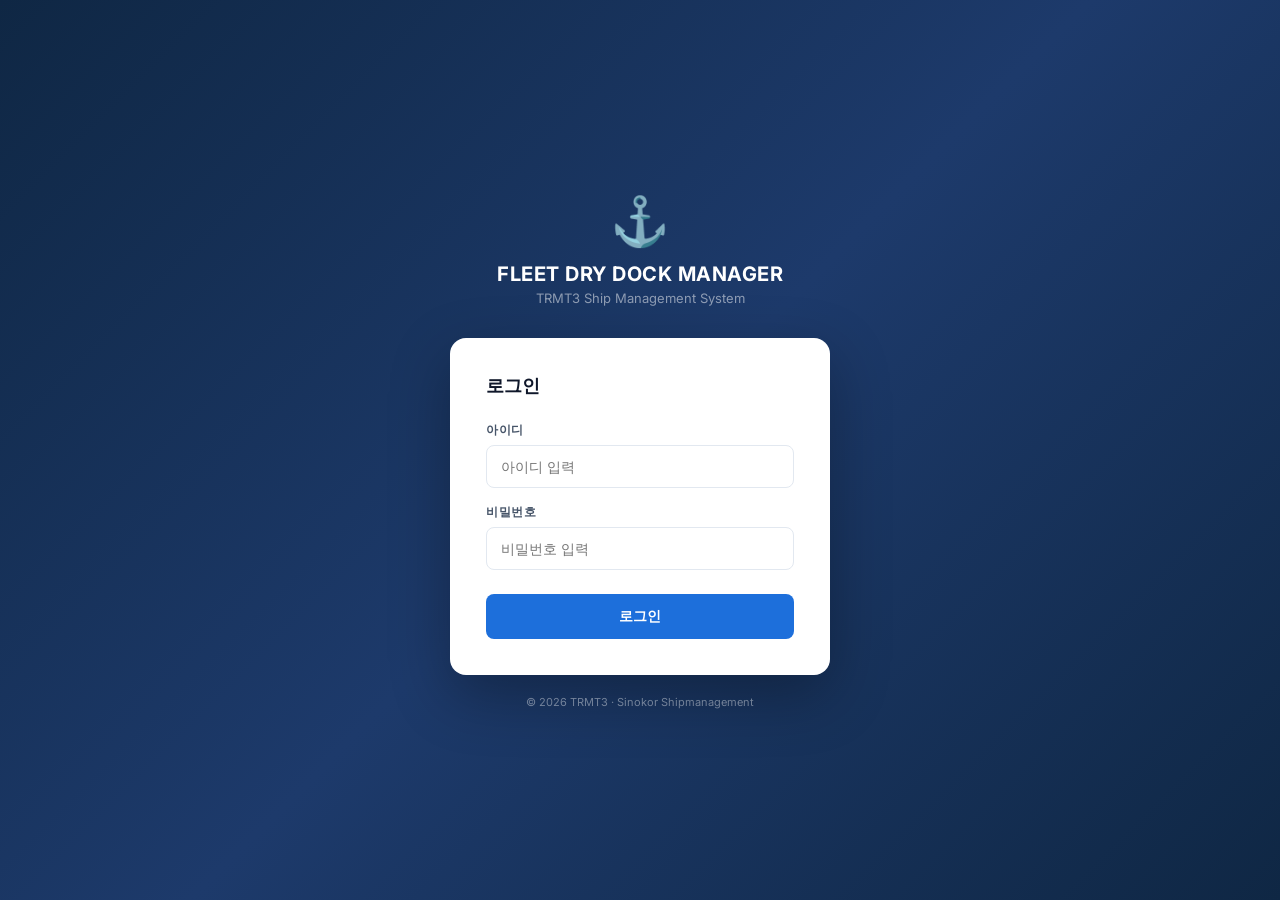
==== templates/login.html @ b3026429 "Add files via upload" ====
<!DOCTYPE html>
<html lang="ko">
<head>
  <meta charset="UTF-8">
  <meta name="viewport" content="width=device-width, initial-scale=1.0">
  <title>Fleet Dry Dock Manager — Login</title>
  <link rel="preconnect" href="https://fonts.googleapis.com">
  <link href="https://fonts.googleapis.com/css2?family=IBM+Plex+Mono:wght@400;600&family=Inter:wght@400;500;600;700&display=swap" rel="stylesheet">
  <style>
    *, *::before, *::after { box-sizing: border-box; margin: 0; padding: 0; }
    :root {
      --navy: #0f2744;
      --blue: #1d6fdb;
      --blue-light: #eff6ff;
      --green: #10b981;
      --red: #ef4444;
      --border: #e2e8f0;
      --bg: #f1f5f9;
      --white: #ffffff;
      --txt-h: #0f172a;
      --txt-s: #475569;
      --txt-m: #94a3b8;
    }
    body {
      font-family: 'Inter', sans-serif;
      background: linear-gradient(135deg, #0f2744 0%, #1d3a6b 50%, #0f2744 100%);
      min-height: 100vh;
      display: flex;
      align-items: center;
      justify-content: center;
    }
    .login-wrap {
      width: 100%;
      max-width: 420px;
      padding: 20px;
    }
    .login-logo {
      text-align: center;
      margin-bottom: 32px;
    }
    .login-logo .icon {
      font-size: 48px;
      margin-bottom: 12px;
    }
    .login-logo h1 {
      font-size: 20px;
      font-weight: 700;
      color: #fff;
      letter-spacing: .5px;
    }
    .login-logo p {
      font-size: 13px;
      color: rgba(255,255,255,.5);
      margin-top: 4px;
    }
    .login-card {
      background: var(--white);
      border-radius: 16px;
      padding: 36px;
      box-shadow: 0 20px 60px rgba(0,0,0,.3);
    }
    .login-card h2 {
      font-size: 18px;
      font-weight: 700;
      color: var(--txt-h);
      margin-bottom: 24px;
    }
    .form-group {
      margin-bottom: 16px;
    }
    .form-group label {
      display: block;
      font-size: 12px;
      font-weight: 600;
      color: var(--txt-s);
      margin-bottom: 6px;
      text-transform: uppercase;
      letter-spacing: .5px;
    }
    .form-group input {
      width: 100%;
      padding: 12px 14px;
      border: 1.5px solid var(--border);
      border-radius: 8px;
      font-size: 14px;
      font-family: inherit;
      color: var(--txt-h);
      outline: none;
      transition: border-color .2s;
    }
    .form-group input:focus {
      border-color: var(--blue);
    }
    .login-btn {
      width: 100%;
      padding: 13px;
      background: var(--blue);
      color: #fff;
      border: none;
      border-radius: 8px;
      font-size: 14px;
      font-weight: 600;
      font-family: inherit;
      cursor: pointer;
      margin-top: 8px;
      transition: background .2s;
    }
    .login-btn:hover { background: #1558b0; }
    .login-btn:disabled { background: var(--txt-m); cursor: not-allowed; }
    .error-msg {
      background: #fef2f2;
      border: 1px solid #fecaca;
      color: var(--red);
      border-radius: 8px;
      padding: 10px 14px;
      font-size: 13px;
      margin-bottom: 16px;
      display: none;
    }
    .footer-txt {
      text-align: center;
      margin-top: 20px;
      font-size: 11px;
      color: rgba(255,255,255,.4);
    }
  </style>
</head>
<body>
  <div class="login-wrap">
    <div class="login-logo">
      <div class="icon">⚓</div>
      <h1>FLEET DRY DOCK MANAGER</h1>
      <p>TRMT3 Ship Management System</p>
    </div>
    <div class="login-card">
      <h2>로그인</h2>
      <div class="error-msg" id="err-msg"></div>
      <div class="form-group">
        <label>아이디</label>
        <input type="text" id="username" placeholder="아이디 입력" autocomplete="username">
      </div>
      <div class="form-group">
        <label>비밀번호</label>
        <input type="password" id="password" placeholder="비밀번호 입력" autocomplete="current-password">
      </div>
      <button class="login-btn" id="login-btn" onclick="doLogin()">로그인</button>
    </div>
    <div class="footer-txt">© 2026 TRMT3 · Sinokor Shipmanagement</div>
  </div>
  <script>
    document.getElementById('password').addEventListener('keydown', e => {
      if(e.key === 'Enter') doLogin();
    });
    document.getElementById('username').addEventListener('keydown', e => {
      if(e.key === 'Enter') document.getElementById('password').focus();
    });

    async function doLogin() {
      const username = document.getElementById('username').value.trim();
      const password = document.getElementById('password').value;
      const btn = document.getElementById('login-btn');
      const err = document.getElementById('err-msg');

      if(!username || !password) {
        err.textContent = '아이디와 비밀번호를 입력하세요';
        err.style.display = 'block';
        return;
      }

      btn.disabled = true;
      btn.textContent = '로그인 중...';
      err.style.display = 'none';

      try {
        const res = await fetch('/login', {
          method: 'POST',
          headers: { 'Content-Type': 'application/json' },
          body: JSON.stringify({ username, password })
        });
        const data = await res.json();
        if(data.ok) {
          window.location.href = '/';
        } else {
          err.textContent = data.error || '로그인 실패';
          err.style.display = 'block';
          btn.disabled = false;
          btn.textContent = '로그인';
        }
      } catch(e) {
        err.textContent = '서버 오류가 발생했습니다';
        err.style.display = 'block';
        btn.disabled = false;
        btn.textContent = '로그인';
      }
    }
  </script>
</body>
</html>
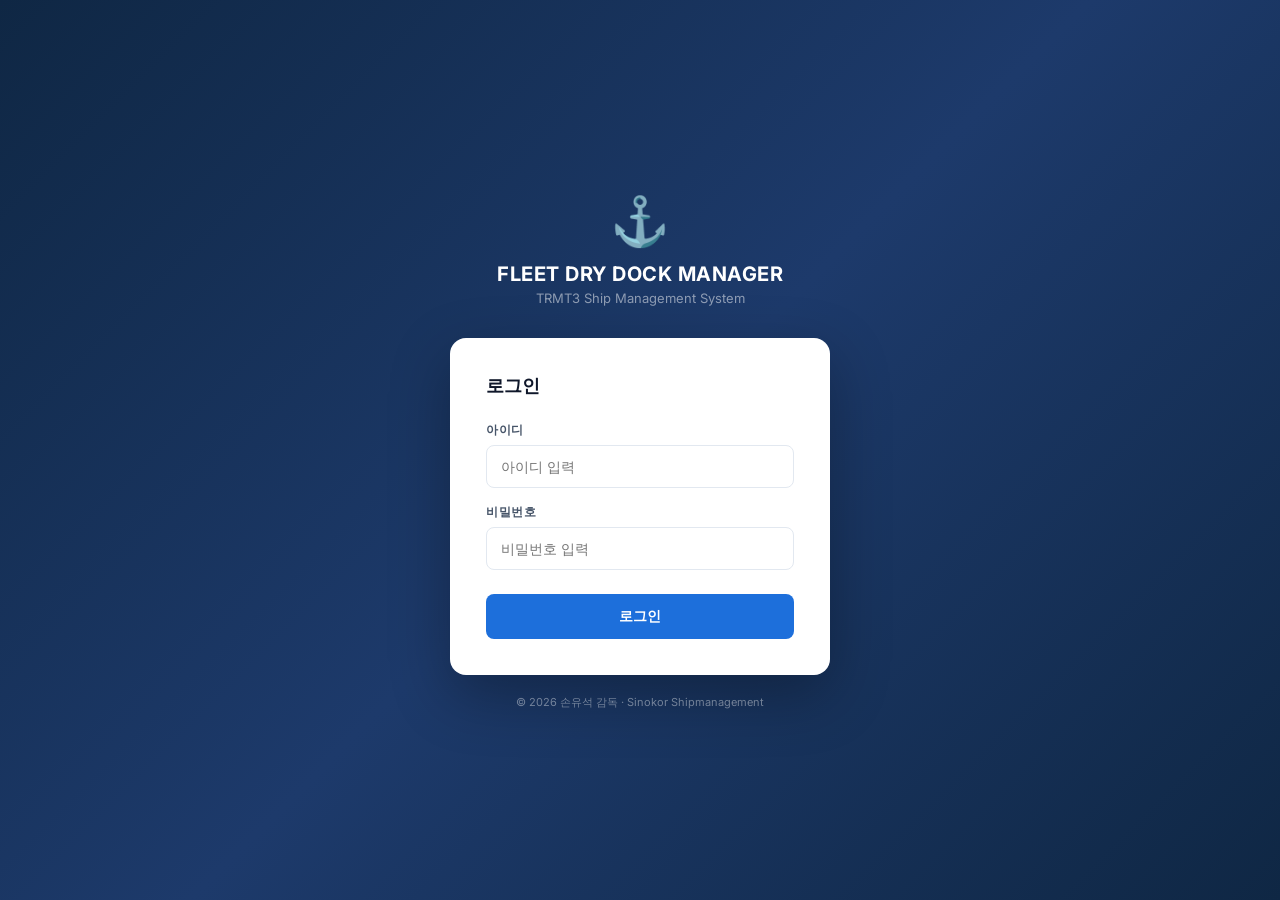
==== commit a904a9fb: "Update login.html" ====
--- a/templates/login.html
+++ b/templates/login.html
@@ -145,7 +145,7 @@
       </div>
       <button class="login-btn" id="login-btn" onclick="doLogin()">로그인</button>
     </div>
-    <div class="footer-txt">© 2026 TRMT3 · Sinokor Shipmanagement</div>
+    <div class="footer-txt">© 2026 손유석 감독 · Sinokor Shipmanagement</div>
   </div>
   <script>
     document.getElementById('password').addEventListener('keydown', e => {
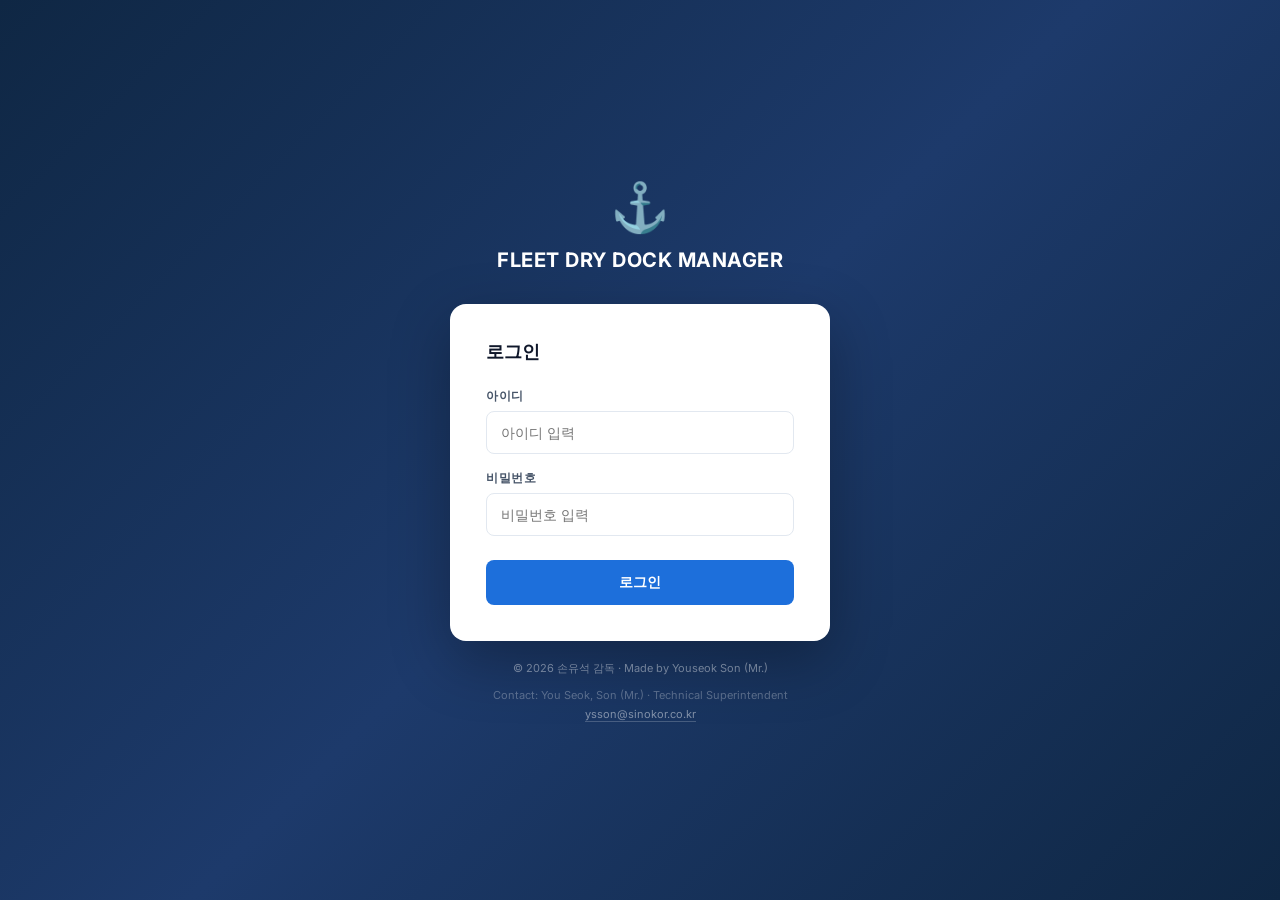
==== commit 247ca8b0: "Update login.html" ====
--- a/templates/login.html
+++ b/templates/login.html
@@ -123,6 +123,20 @@
       font-size: 11px;
       color: rgba(255,255,255,.4);
     }
+    .footer-contact {
+      text-align: center;
+      margin-top: 10px;
+      font-size: 11px;
+      color: rgba(255,255,255,.28);
+      line-height: 1.7;
+    }
+    .footer-contact a {
+      color: rgba(255,255,255,.45);
+      text-decoration: none;
+      border-bottom: 1px solid rgba(255,255,255,.2);
+      transition: color .15s;
+    }
+    .footer-contact a:hover { color: rgba(255,255,255,.75); }
   </style>
 </head>
 <body>
@@ -130,7 +144,7 @@
     <div class="login-logo">
       <div class="icon">⚓</div>
       <h1>FLEET DRY DOCK MANAGER</h1>
-      <p>TRMT3 Ship Management System</p>
+
     </div>
     <div class="login-card">
       <h2>로그인</h2>
@@ -145,7 +159,11 @@
       </div>
       <button class="login-btn" id="login-btn" onclick="doLogin()">로그인</button>
     </div>
-    <div class="footer-txt">© 2026 손유석 감독 · Sinokor Shipmanagement</div>
+    <div class="footer-txt">© 2026 손유석 감독 · Made by Youseok Son (Mr.)</div>
+    <div class="footer-contact">
+      <div>Contact: You Seok, Son (Mr.) · Technical Superintendent</div>
+      <div><a href="mailto:ysson@sinokor.co.kr">ysson@sinokor.co.kr</a></div>
+    </div>
   </div>
   <script>
     document.getElementById('password').addEventListener('keydown', e => {
